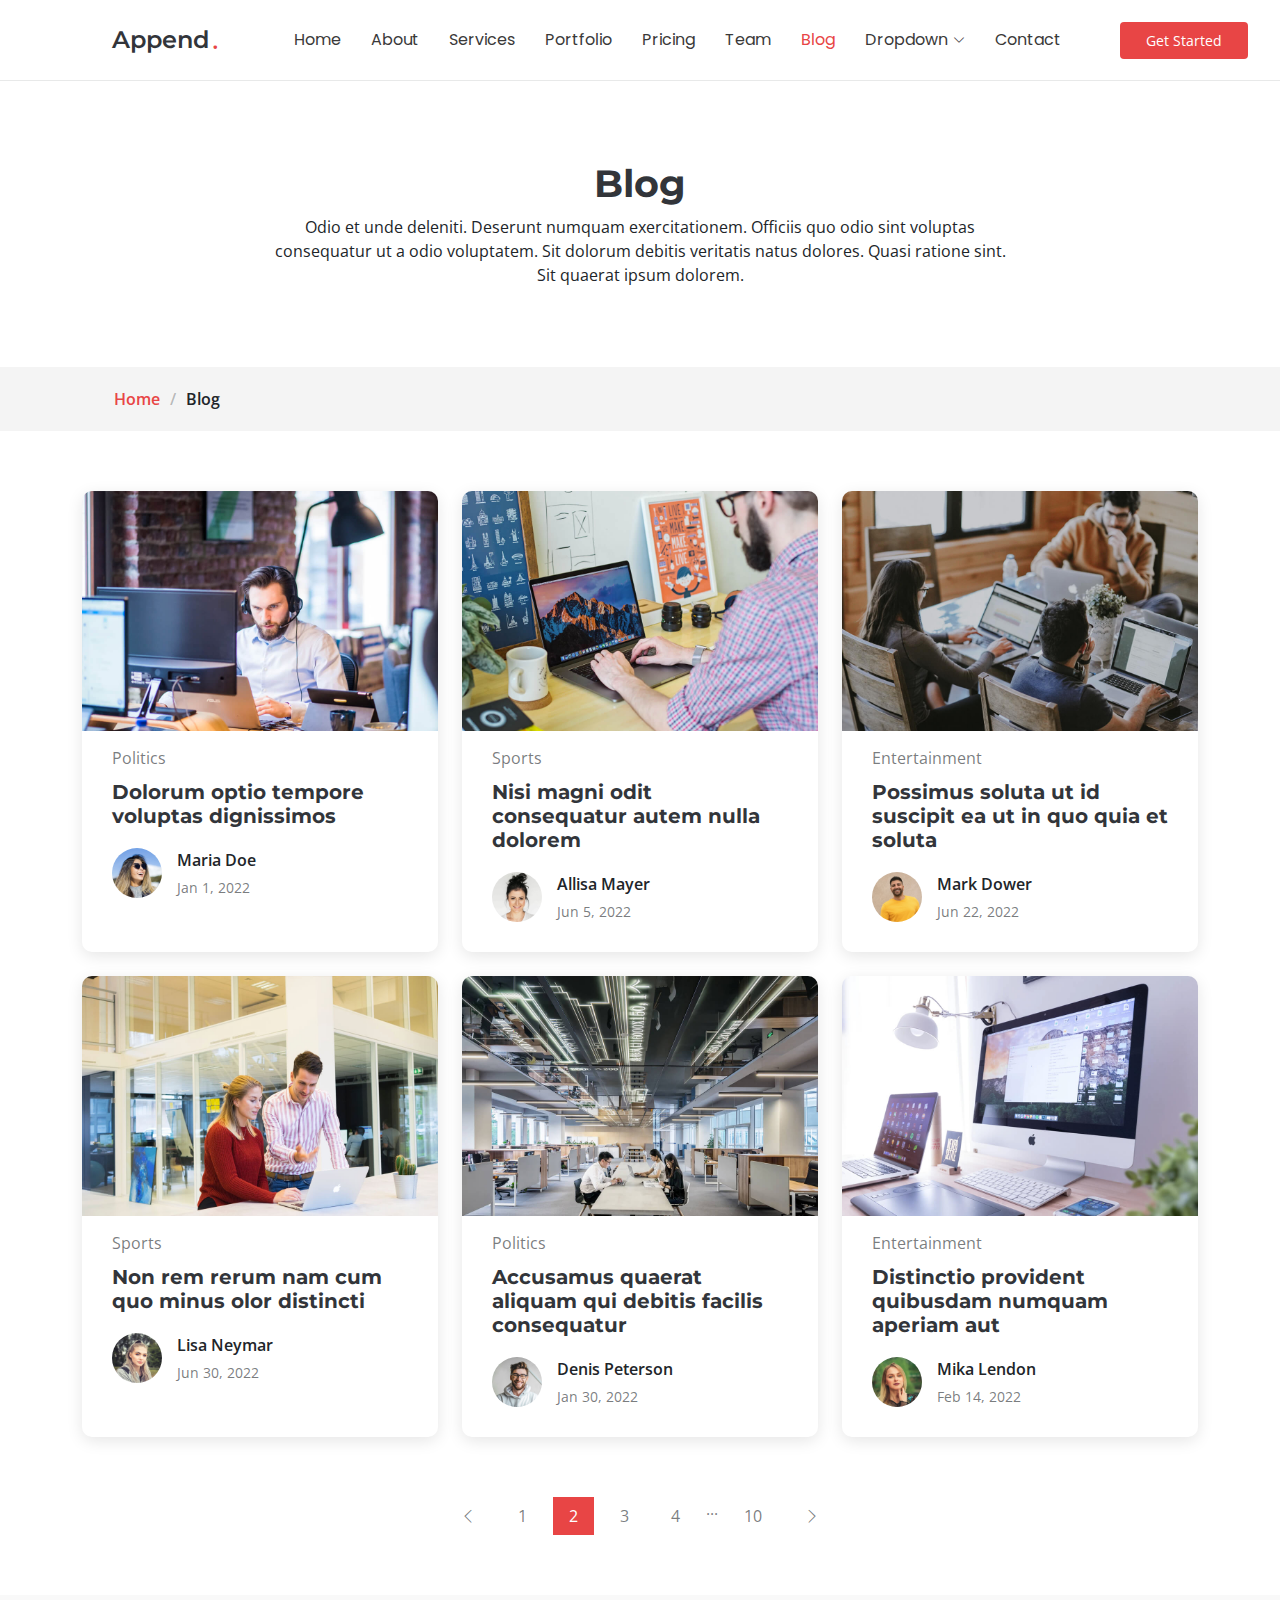
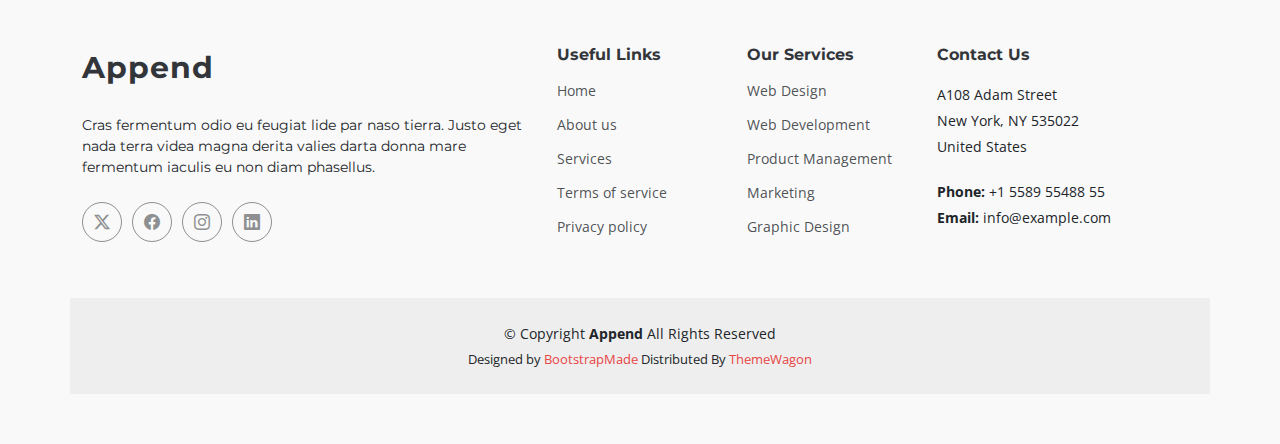
==== blog.html @ bf9200a1 "first commit" ====
<!DOCTYPE html>
<html lang="en">


<!-- Mirrored from themewagon.github.io/Append-New/blog.html by HTTrack Website Copier/3.x [XR&CO'2014], Tue, 05 Nov 2024 08:11:03 GMT -->
<!-- Added by HTTrack --><meta http-equiv="content-type" content="text/html;charset=utf-8" /><!-- /Added by HTTrack -->
<head>
  <meta charset="utf-8">
  <meta content="width=device-width, initial-scale=1.0" name="viewport">
  <title>Blog - Append Bootstrap Template</title>
  <meta name="description" content="">
  <meta name="keywords" content="">

  <!-- Favicons -->
  <link href="assets/img/favicon.png" rel="icon">
  <link href="assets/img/apple-touch-icon.png" rel="apple-touch-icon">

  <!-- Fonts -->
  <link href="https://fonts.googleapis.com/" rel="preconnect">
  <link href="https://fonts.gstatic.com/" rel="preconnect" crossorigin>
  <link href="https://fonts.googleapis.com/css2?family=Open+Sans:ital,wght@0,300;0,400;0,500;0,600;0,700;0,800;1,300;1,400;1,500;1,600;1,700;1,800&amp;family=Montserrat:ital,wght@0,100;0,200;0,300;0,400;0,500;0,600;0,700;0,800;0,900;1,100;1,200;1,300;1,400;1,500;1,600;1,700;1,800;1,900&amp;family=Poppins:ital,wght@0,100;0,200;0,300;0,400;0,500;0,600;0,700;0,800;0,900;1,100;1,200;1,300;1,400;1,500;1,600;1,700;1,800;1,900&amp;display=swap" rel="stylesheet">

  <!-- Vendor CSS Files -->
  <link href="assets/vendor/bootstrap/css/bootstrap.min.css" rel="stylesheet">
  <link href="assets/vendor/bootstrap-icons/bootstrap-icons.css" rel="stylesheet">
  <link href="assets/vendor/aos/aos.css" rel="stylesheet">
  <link href="assets/vendor/glightbox/css/glightbox.min.css" rel="stylesheet">
  <link href="assets/vendor/swiper/swiper-bundle.min.css" rel="stylesheet">

  <!-- Main CSS File -->
  <link href="assets/css/main.css" rel="stylesheet">

  <!-- =======================================================
  * Template Name: Append
  * Template URL: https://bootstrapmade.com/append-bootstrap-website-template/
  * Updated: Aug 07 2024 with Bootstrap v5.3.3
  * Author: BootstrapMade.com
  * License: https://bootstrapmade.com/license/
  ======================================================== -->
</head>

<body class="blog-page">

  <header id="header" class="header d-flex align-items-center sticky-top">
    <div class="container-fluid position-relative d-flex align-items-center justify-content-between">

      <a href="index-2.html" class="logo d-flex align-items-center me-auto me-xl-0">
        <!-- Uncomment the line below if you also wish to use an image logo -->
        <!-- <img src="assets/img/logo.png" alt=""> -->
        <h1 class="sitename">Append</h1><span>.</span>
      </a>

      <nav id="navmenu" class="navmenu">
        <ul>
          <li><a href="index-2.html#hero">Home</a></li>
          <li><a href="index-2.html#about">About</a></li>
          <li><a href="index-2.html#services">Services</a></li>
          <li><a href="index-2.html#portfolio">Portfolio</a></li>
          <li><a href="index-2.html#pricing">Pricing</a></li>
          <li><a href="index-2.html#team">Team</a></li>
          <li><a href="blog.html" class="active">Blog</a></li>
          <li class="dropdown"><a href="#"><span>Dropdown</span> <i class="bi bi-chevron-down toggle-dropdown"></i></a>
            <ul>
              <li><a href="#">Dropdown 1</a></li>
              <li class="dropdown"><a href="#"><span>Deep Dropdown</span> <i class="bi bi-chevron-down toggle-dropdown"></i></a>
                <ul>
                  <li><a href="#">Deep Dropdown 1</a></li>
                  <li><a href="#">Deep Dropdown 2</a></li>
                  <li><a href="#">Deep Dropdown 3</a></li>
                  <li><a href="#">Deep Dropdown 4</a></li>
                  <li><a href="#">Deep Dropdown 5</a></li>
                </ul>
              </li>
              <li><a href="#">Dropdown 2</a></li>
              <li><a href="#">Dropdown 3</a></li>
              <li><a href="#">Dropdown 4</a></li>
            </ul>
          </li>
          <li><a href="index-2.html#contact">Contact</a></li>
        </ul>
        <i class="mobile-nav-toggle d-xl-none bi bi-list"></i>
      </nav>

      <a class="btn-getstarted" href="index-2.html#about">Get Started</a>

    </div>
  </header>

  <main class="main">

    <!-- Page Title -->
    <div class="page-title" data-aos="fade">
      <div class="heading">
        <div class="container">
          <div class="row d-flex justify-content-center text-center">
            <div class="col-lg-8">
              <h1>Blog</h1>
              <p class="mb-0">Odio et unde deleniti. Deserunt numquam exercitationem. Officiis quo odio sint voluptas consequatur ut a odio voluptatem. Sit dolorum debitis veritatis natus dolores. Quasi ratione sint. Sit quaerat ipsum dolorem.</p>
            </div>
          </div>
        </div>
      </div>
      <nav class="breadcrumbs">
        <div class="container">
          <ol>
            <li><a href="index-2.html">Home</a></li>
            <li class="current">Blog</li>
          </ol>
        </div>
      </nav>
    </div><!-- End Page Title -->

    <!-- Blog Posts Section -->
    <section id="blog-posts" class="blog-posts section">

      <div class="container">
        <div class="row gy-4">

          <div class="col-lg-4">
            <article>

              <div class="post-img">
                <img src="assets/img/blog/blog-1.jpg" alt="" class="img-fluid">
              </div>

              <p class="post-category">Politics</p>

              <h2 class="title">
                <a href="blog-details.html">Dolorum optio tempore voluptas dignissimos</a>
              </h2>

              <div class="d-flex align-items-center">
                <img src="assets/img/blog/blog-author.jpg" alt="" class="img-fluid post-author-img flex-shrink-0">
                <div class="post-meta">
                  <p class="post-author">Maria Doe</p>
                  <p class="post-date">
                    <time datetime="2022-01-01">Jan 1, 2022</time>
                  </p>
                </div>
              </div>

            </article>
          </div><!-- End post list item -->

          <div class="col-lg-4">
            <article>

              <div class="post-img">
                <img src="assets/img/blog/blog-2.jpg" alt="" class="img-fluid">
              </div>

              <p class="post-category">Sports</p>

              <h2 class="title">
                <a href="blog-details.html">Nisi magni odit consequatur autem nulla dolorem</a>
              </h2>

              <div class="d-flex align-items-center">
                <img src="assets/img/blog/blog-author-2.jpg" alt="" class="img-fluid post-author-img flex-shrink-0">
                <div class="post-meta">
                  <p class="post-author">Allisa Mayer</p>
                  <p class="post-date">
                    <time datetime="2022-01-01">Jun 5, 2022</time>
                  </p>
                </div>
              </div>

            </article>
          </div><!-- End post list item -->

          <div class="col-lg-4">
            <article>

              <div class="post-img">
                <img src="assets/img/blog/blog-3.jpg" alt="" class="img-fluid">
              </div>

              <p class="post-category">Entertainment</p>

              <h2 class="title">
                <a href="blog-details.html">Possimus soluta ut id suscipit ea ut in quo quia et soluta</a>
              </h2>

              <div class="d-flex align-items-center">
                <img src="assets/img/blog/blog-author-3.jpg" alt="" class="img-fluid post-author-img flex-shrink-0">
                <div class="post-meta">
                  <p class="post-author">Mark Dower</p>
                  <p class="post-date">
                    <time datetime="2022-01-01">Jun 22, 2022</time>
                  </p>
                </div>
              </div>

            </article>
          </div><!-- End post list item -->

          <div class="col-lg-4">
            <article>

              <div class="post-img">
                <img src="assets/img/blog/blog-4.jpg" alt="" class="img-fluid">
              </div>

              <p class="post-category">Sports</p>

              <h2 class="title">
                <a href="blog-details.html">Non rem rerum nam cum quo minus olor distincti</a>
              </h2>

              <div class="d-flex align-items-center">
                <img src="assets/img/blog/blog-author-4.jpg" alt="" class="img-fluid post-author-img flex-shrink-0">
                <div class="post-meta">
                  <p class="post-author">Lisa Neymar</p>
                  <p class="post-date">
                    <time datetime="2022-01-01">Jun 30, 2022</time>
                  </p>
                </div>
              </div>

            </article>
          </div><!-- End post list item -->

          <div class="col-lg-4">
            <article>

              <div class="post-img">
                <img src="assets/img/blog/blog-5.jpg" alt="" class="img-fluid">
              </div>

              <p class="post-category">Politics</p>

              <h2 class="title">
                <a href="blog-details.html">Accusamus quaerat aliquam qui debitis facilis consequatur</a>
              </h2>

              <div class="d-flex align-items-center">
                <img src="assets/img/blog/blog-author-5.jpg" alt="" class="img-fluid post-author-img flex-shrink-0">
                <div class="post-meta">
                  <p class="post-author">Denis Peterson</p>
                  <p class="post-date">
                    <time datetime="2022-01-01">Jan 30, 2022</time>
                  </p>
                </div>
              </div>

            </article>
          </div><!-- End post list item -->

          <div class="col-lg-4">
            <article>

              <div class="post-img">
                <img src="assets/img/blog/blog-6.jpg" alt="" class="img-fluid">
              </div>

              <p class="post-category">Entertainment</p>

              <h2 class="title">
                <a href="blog-details.html">Distinctio provident quibusdam numquam aperiam aut</a>
              </h2>

              <div class="d-flex align-items-center">
                <img src="assets/img/blog/blog-author-6.jpg" alt="" class="img-fluid post-author-img flex-shrink-0">
                <div class="post-meta">
                  <p class="post-author">Mika Lendon</p>
                  <p class="post-date">
                    <time datetime="2022-01-01">Feb 14, 2022</time>
                  </p>
                </div>
              </div>

            </article>
          </div><!-- End post list item -->

        </div>
      </div>

    </section><!-- /Blog Posts Section -->

    <!-- Blog Pagination Section -->
    <section id="blog-pagination" class="blog-pagination section">

      <div class="container">
        <div class="d-flex justify-content-center">
          <ul>
            <li><a href="#"><i class="bi bi-chevron-left"></i></a></li>
            <li><a href="#">1</a></li>
            <li><a href="#" class="active">2</a></li>
            <li><a href="#">3</a></li>
            <li><a href="#">4</a></li>
            <li>...</li>
            <li><a href="#">10</a></li>
            <li><a href="#"><i class="bi bi-chevron-right"></i></a></li>
          </ul>
        </div>
      </div>

    </section><!-- /Blog Pagination Section -->

  </main>

  <footer id="footer" class="footer position-relative light-background">

    <div class="container footer-top">
      <div class="row gy-4">
        <div class="col-lg-5 col-md-12 footer-about">
          <a href="index-2.html" class="logo d-flex align-items-center">
            <span class="sitename">Append</span>
          </a>
          <p>Cras fermentum odio eu feugiat lide par naso tierra. Justo eget nada terra videa magna derita valies darta donna mare fermentum iaculis eu non diam phasellus.</p>
          <div class="social-links d-flex mt-4">
            <a href="#"><i class="bi bi-twitter-x"></i></a>
            <a href="#"><i class="bi bi-facebook"></i></a>
            <a href="#"><i class="bi bi-instagram"></i></a>
            <a href="#"><i class="bi bi-linkedin"></i></a>
          </div>
        </div>

        <div class="col-lg-2 col-6 footer-links">
          <h4>Useful Links</h4>
          <ul>
            <li><a href="#">Home</a></li>
            <li><a href="#">About us</a></li>
            <li><a href="#">Services</a></li>
            <li><a href="#">Terms of service</a></li>
            <li><a href="#">Privacy policy</a></li>
          </ul>
        </div>

        <div class="col-lg-2 col-6 footer-links">
          <h4>Our Services</h4>
          <ul>
            <li><a href="#">Web Design</a></li>
            <li><a href="#">Web Development</a></li>
            <li><a href="#">Product Management</a></li>
            <li><a href="#">Marketing</a></li>
            <li><a href="#">Graphic Design</a></li>
          </ul>
        </div>

        <div class="col-lg-3 col-md-12 footer-contact text-center text-md-start">
          <h4>Contact Us</h4>
          <p>A108 Adam Street</p>
          <p>New York, NY 535022</p>
          <p>United States</p>
          <p class="mt-4"><strong>Phone:</strong> <span>+1 5589 55488 55</span></p>
          <p><strong>Email:</strong> <span>info@example.com</span></p>
        </div>

      </div>
    </div>

    <div class="container copyright text-center mt-4">
      <p>© <span>Copyright</span> <strong class="sitename">Append</strong> <span>All Rights Reserved</span></p>
      <div class="credits">
        <!-- All the links in the footer should remain intact. -->
        <!-- You can delete the links only if you've purchased the pro version. -->
        <!-- Licensing information: https://bootstrapmade.com/license/ -->
        <!-- Purchase the pro version with working PHP/AJAX contact form: [buy-url] -->
        Designed by <a href="https://bootstrapmade.com/">BootstrapMade</a> Distributed By <a href="https://themewagon.com/">ThemeWagon</a>
      </div>
    </div>

  </footer>

  <!-- Scroll Top -->
  <a href="#" id="scroll-top" class="scroll-top d-flex align-items-center justify-content-center"><i class="bi bi-arrow-up-short"></i></a>

  <!-- Preloader -->
  <div id="preloader"></div>

  <!-- Vendor JS Files -->
  <script src="assets/vendor/bootstrap/js/bootstrap.bundle.min.js"></script>
  <script src="assets/vendor/php-email-form/validate.js"></script>
  <script src="assets/vendor/aos/aos.js"></script>
  <script src="assets/vendor/glightbox/js/glightbox.min.js"></script>
  <script src="assets/vendor/purecounter/purecounter_vanilla.js"></script>
  <script src="assets/vendor/imagesloaded/imagesloaded.pkgd.min.js"></script>
  <script src="assets/vendor/isotope-layout/isotope.pkgd.min.js"></script>
  <script src="assets/vendor/swiper/swiper-bundle.min.js"></script>

  <!-- Main JS File -->
  <script src="assets/js/main.js"></script>

</body>


<!-- Mirrored from themewagon.github.io/Append-New/blog.html by HTTrack Website Copier/3.x [XR&CO'2014], Tue, 05 Nov 2024 08:11:04 GMT -->
</html>
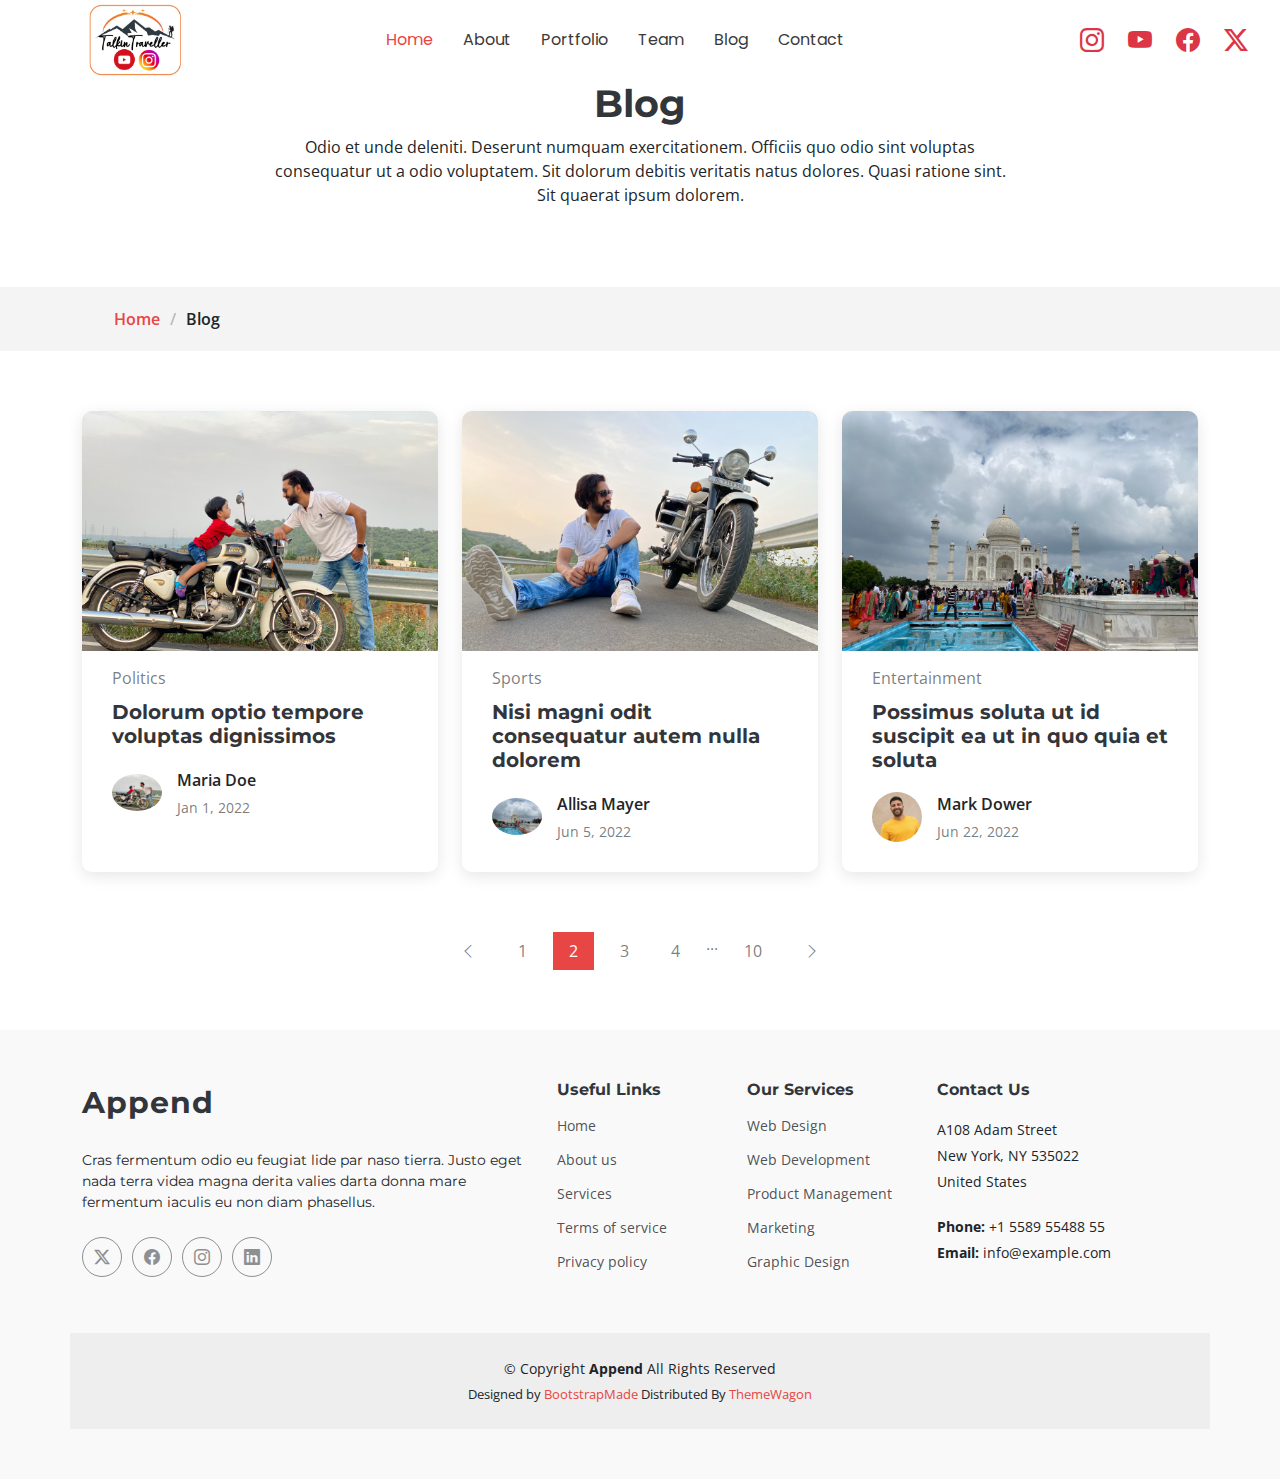
==== commit 148fbeea: "ok" ====
--- a/blog.html
+++ b/blog.html
@@ -29,6 +29,7 @@
 
   <!-- Main CSS File -->
   <link href="assets/css/main.css" rel="stylesheet">
+  <link rel="stylesheet" href="assets/css/new.css">
 
   <!-- =======================================================
   * Template Name: Append
@@ -41,25 +42,24 @@
 
 <body class="blog-page">
 
-  <header id="header" class="header d-flex align-items-center sticky-top">
+
+  <header id="header" class="header d-flex align-items-center fixed-top">
     <div class="container-fluid position-relative d-flex align-items-center justify-content-between">
 
-      <a href="index-2.html" class="logo d-flex align-items-center me-auto me-xl-0">
-        <!-- Uncomment the line below if you also wish to use an image logo -->
-        <!-- <img src="assets/img/logo.png" alt=""> -->
-        <h1 class="sitename">Append</h1><span>.</span>
+     <div class="nav-logo">
+      <a href="index.html" class="logo d-flex align-items-center me-auto me-xl-0 web-main-logo">
+        <img src="assets/img/IMG_5274.PNG" alt="taling-travel-logo ">
       </a>
+     </div>
 
       <nav id="navmenu" class="navmenu">
         <ul>
-          <li><a href="index-2.html#hero">Home</a></li>
-          <li><a href="index-2.html#about">About</a></li>
-          <li><a href="index-2.html#services">Services</a></li>
-          <li><a href="index-2.html#portfolio">Portfolio</a></li>
-          <li><a href="index-2.html#pricing">Pricing</a></li>
-          <li><a href="index-2.html#team">Team</a></li>
-          <li><a href="blog.html" class="active">Blog</a></li>
-          <li class="dropdown"><a href="#"><span>Dropdown</span> <i class="bi bi-chevron-down toggle-dropdown"></i></a>
+          <li><a href="index.html#hero" class="active">Home</a></li>
+          <li><a href="#">About</a></li>
+          <li><a href="#">Portfolio</a></li>
+          <li><a href="#">Team</a></li>
+          <li><a href="blog.html">Blog</a></li>
+          <!-- <li class="dropdown"><a href="#"><span>Dropdown</span> <i class="bi bi-chevron-down toggle-dropdown"></i></a>
             <ul>
               <li><a href="#">Dropdown 1</a></li>
               <li class="dropdown"><a href="#"><span>Deep Dropdown</span> <i class="bi bi-chevron-down toggle-dropdown"></i></a>
@@ -75,14 +75,20 @@
               <li><a href="#">Dropdown 3</a></li>
               <li><a href="#">Dropdown 4</a></li>
             </ul>
-          </li>
-          <li><a href="index-2.html#contact">Contact</a></li>
+          </li> -->
+          <li><a href="#">Contact</a></li>
         </ul>
         <i class="mobile-nav-toggle d-xl-none bi bi-list"></i>
       </nav>
 
-      <a class="btn-getstarted" href="index-2.html#about">Get Started</a>
-
+      <div class="social-media-icons">
+        <ul>
+          <li>  <a href="https://www.instagram.com/talkintraveller/"><i class="bi bi-instagram text-danger"></i></a></li>
+          <li>  <a href="https://www.youtube.com/@talkintraveller"><i class="bi bi-youtube text-danger"></i></a></li>
+          <li>  <a href="#"><i class="bi bi-facebook text-danger"></i></a></li>
+          <li>  <a href="https://x.com/TalkinTraveller"><i class="bi bi-twitter-x text-danger"></i></a></li>
+        </ul>
+      </div>
     </div>
   </header>
 
@@ -103,7 +109,7 @@
       <nav class="breadcrumbs">
         <div class="container">
           <ol>
-            <li><a href="index-2.html">Home</a></li>
+            <li><a href="index.html">Home</a></li>
             <li class="current">Blog</li>
           </ol>
         </div>
@@ -114,13 +120,14 @@
     <section id="blog-posts" class="blog-posts section">
 
       <div class="container">
+
         <div class="row gy-4">
 
-          <div class="col-lg-4">
+          <div class="col-xl-4 col-md-6" data-aos="fade-up" data-aos-delay="100">
             <article>
 
               <div class="post-img">
-                <img src="assets/img/blog/blog-1.jpg" alt="" class="img-fluid">
+                <img src="assets/img/bhaiya-img/bh-ok-1.jpg" alt="" class="img-fluid" >
               </div>
 
               <p class="post-category">Politics</p>
@@ -130,7 +137,7 @@
               </h2>
 
               <div class="d-flex align-items-center">
-                <img src="assets/img/blog/blog-author.jpg" alt="" class="img-fluid post-author-img flex-shrink-0">
+                <img src="assets/img/bhaiya-img/bh-ok-2.jpg" alt="" class="img-fluid post-author-img flex-shrink-0">
                 <div class="post-meta">
                   <p class="post-author">Maria Doe</p>
                   <p class="post-date">
@@ -142,11 +149,11 @@
             </article>
           </div><!-- End post list item -->
 
-          <div class="col-lg-4">
+          <div class="col-xl-4 col-md-6" data-aos="fade-up" data-aos-delay="200">
             <article>
 
               <div class="post-img">
-                <img src="assets/img/blog/blog-2.jpg" alt="" class="img-fluid">
+                <img src="assets/img/bhaiya-img/bh-ok-3.jpg" alt="" class="img-fluid">
               </div>
 
               <p class="post-category">Sports</p>
@@ -156,7 +163,7 @@
               </h2>
 
               <div class="d-flex align-items-center">
-                <img src="assets/img/blog/blog-author-2.jpg" alt="" class="img-fluid post-author-img flex-shrink-0">
+                <img src="assets/img/bhaiya-img/bh-ok-4.jpg" alt="" class="img-fluid post-author-img flex-shrink-0">
                 <div class="post-meta">
                   <p class="post-author">Allisa Mayer</p>
                   <p class="post-date">
@@ -168,11 +175,11 @@
             </article>
           </div><!-- End post list item -->
 
-          <div class="col-lg-4">
+          <div class="col-xl-4 col-md-6" data-aos="fade-up" data-aos-delay="300">
             <article>
 
               <div class="post-img">
-                <img src="assets/img/blog/blog-3.jpg" alt="" class="img-fluid">
+                <img src="assets/img/bhaiya-img/bh-ok-4.jpg" alt="" class="img-fluid">
               </div>
 
               <p class="post-category">Entertainment</p>
@@ -194,85 +201,8 @@
             </article>
           </div><!-- End post list item -->
 
-          <div class="col-lg-4">
-            <article>
-
-              <div class="post-img">
-                <img src="assets/img/blog/blog-4.jpg" alt="" class="img-fluid">
-              </div>
-
-              <p class="post-category">Sports</p>
-
-              <h2 class="title">
-                <a href="blog-details.html">Non rem rerum nam cum quo minus olor distincti</a>
-              </h2>
-
-              <div class="d-flex align-items-center">
-                <img src="assets/img/blog/blog-author-4.jpg" alt="" class="img-fluid post-author-img flex-shrink-0">
-                <div class="post-meta">
-                  <p class="post-author">Lisa Neymar</p>
-                  <p class="post-date">
-                    <time datetime="2022-01-01">Jun 30, 2022</time>
-                  </p>
-                </div>
-              </div>
-
-            </article>
-          </div><!-- End post list item -->
-
-          <div class="col-lg-4">
-            <article>
-
-              <div class="post-img">
-                <img src="assets/img/blog/blog-5.jpg" alt="" class="img-fluid">
-              </div>
-
-              <p class="post-category">Politics</p>
-
-              <h2 class="title">
-                <a href="blog-details.html">Accusamus quaerat aliquam qui debitis facilis consequatur</a>
-              </h2>
-
-              <div class="d-flex align-items-center">
-                <img src="assets/img/blog/blog-author-5.jpg" alt="" class="img-fluid post-author-img flex-shrink-0">
-                <div class="post-meta">
-                  <p class="post-author">Denis Peterson</p>
-                  <p class="post-date">
-                    <time datetime="2022-01-01">Jan 30, 2022</time>
-                  </p>
-                </div>
-              </div>
-
-            </article>
-          </div><!-- End post list item -->
-
-          <div class="col-lg-4">
-            <article>
-
-              <div class="post-img">
-                <img src="assets/img/blog/blog-6.jpg" alt="" class="img-fluid">
-              </div>
-
-              <p class="post-category">Entertainment</p>
-
-              <h2 class="title">
-                <a href="blog-details.html">Distinctio provident quibusdam numquam aperiam aut</a>
-              </h2>
-
-              <div class="d-flex align-items-center">
-                <img src="assets/img/blog/blog-author-6.jpg" alt="" class="img-fluid post-author-img flex-shrink-0">
-                <div class="post-meta">
-                  <p class="post-author">Mika Lendon</p>
-                  <p class="post-date">
-                    <time datetime="2022-01-01">Feb 14, 2022</time>
-                  </p>
-                </div>
-              </div>
-
-            </article>
-          </div><!-- End post list item -->
-
-        </div>
+        </div><!-- End recent posts list -->
+
       </div>
 
     </section><!-- /Blog Posts Section -->
@@ -304,7 +234,7 @@
     <div class="container footer-top">
       <div class="row gy-4">
         <div class="col-lg-5 col-md-12 footer-about">
-          <a href="index-2.html" class="logo d-flex align-items-center">
+          <a href="index.html" class="logo d-flex align-items-center">
             <span class="sitename">Append</span>
           </a>
           <p>Cras fermentum odio eu feugiat lide par naso tierra. Justo eget nada terra videa magna derita valies darta donna mare fermentum iaculis eu non diam phasellus.</p>
@@ -367,7 +297,6 @@
   <a href="#" id="scroll-top" class="scroll-top d-flex align-items-center justify-content-center"><i class="bi bi-arrow-up-short"></i></a>
 
   <!-- Preloader -->
-  <div id="preloader"></div>
 
   <!-- Vendor JS Files -->
   <script src="assets/vendor/bootstrap/js/bootstrap.bundle.min.js"></script>
--- a/assets/css/new.css
+++ b/assets/css/new.css
@@ -0,0 +1,67 @@
+.social-media-icons > ul {
+  display: flex;
+  align-items: center;
+  gap: 1.5rem;
+  margin-bottom: 0;
+}
+.social-media-icons > ul li {
+  list-style-type: none;
+}
+.social-media-icons > ul li i {
+  font-size: 1.5rem;
+  color: white;
+}
+
+.web-main-logo img {
+  transform: scale(2);
+}
+
+.index-page.scrolled .header i {
+  color: #E84545;
+}
+
+@media only screen and (max-width: 576px) {
+  header .social-media-icons {
+    display: none;
+  }
+  .hero img {
+    -o-object-fit: none;
+       object-fit: none;
+  }
+  .header {
+    padding: 0.5rem 0;
+  }
+  .web-main-logo img {
+    transform: none;
+  }
+  .hero {
+    max-height: 100%;
+  }
+  .hero .main-banner {
+    display: none;
+    height: 100vh;
+  }
+  .hero .main-banner-para {
+    font-size: 13px;
+  }
+}
+@media (min-width: 320px) and (max-width: 768px) {
+  .main-banner-desktop {
+    display: none !important;
+  }
+  .main-banner-mobile {
+    display: block !important;
+  }
+}
+@media (min-width: 768px) and (max-width: 3000px) {
+  .main-banner-desktop {
+    display: block !important;
+  }
+  .main-banner-mobile {
+    display: none !important;
+  }
+}
+.text-on-slider{
+  position: absolute;
+  top: 0;
+}/*# sourceMappingURL=new.css.map */